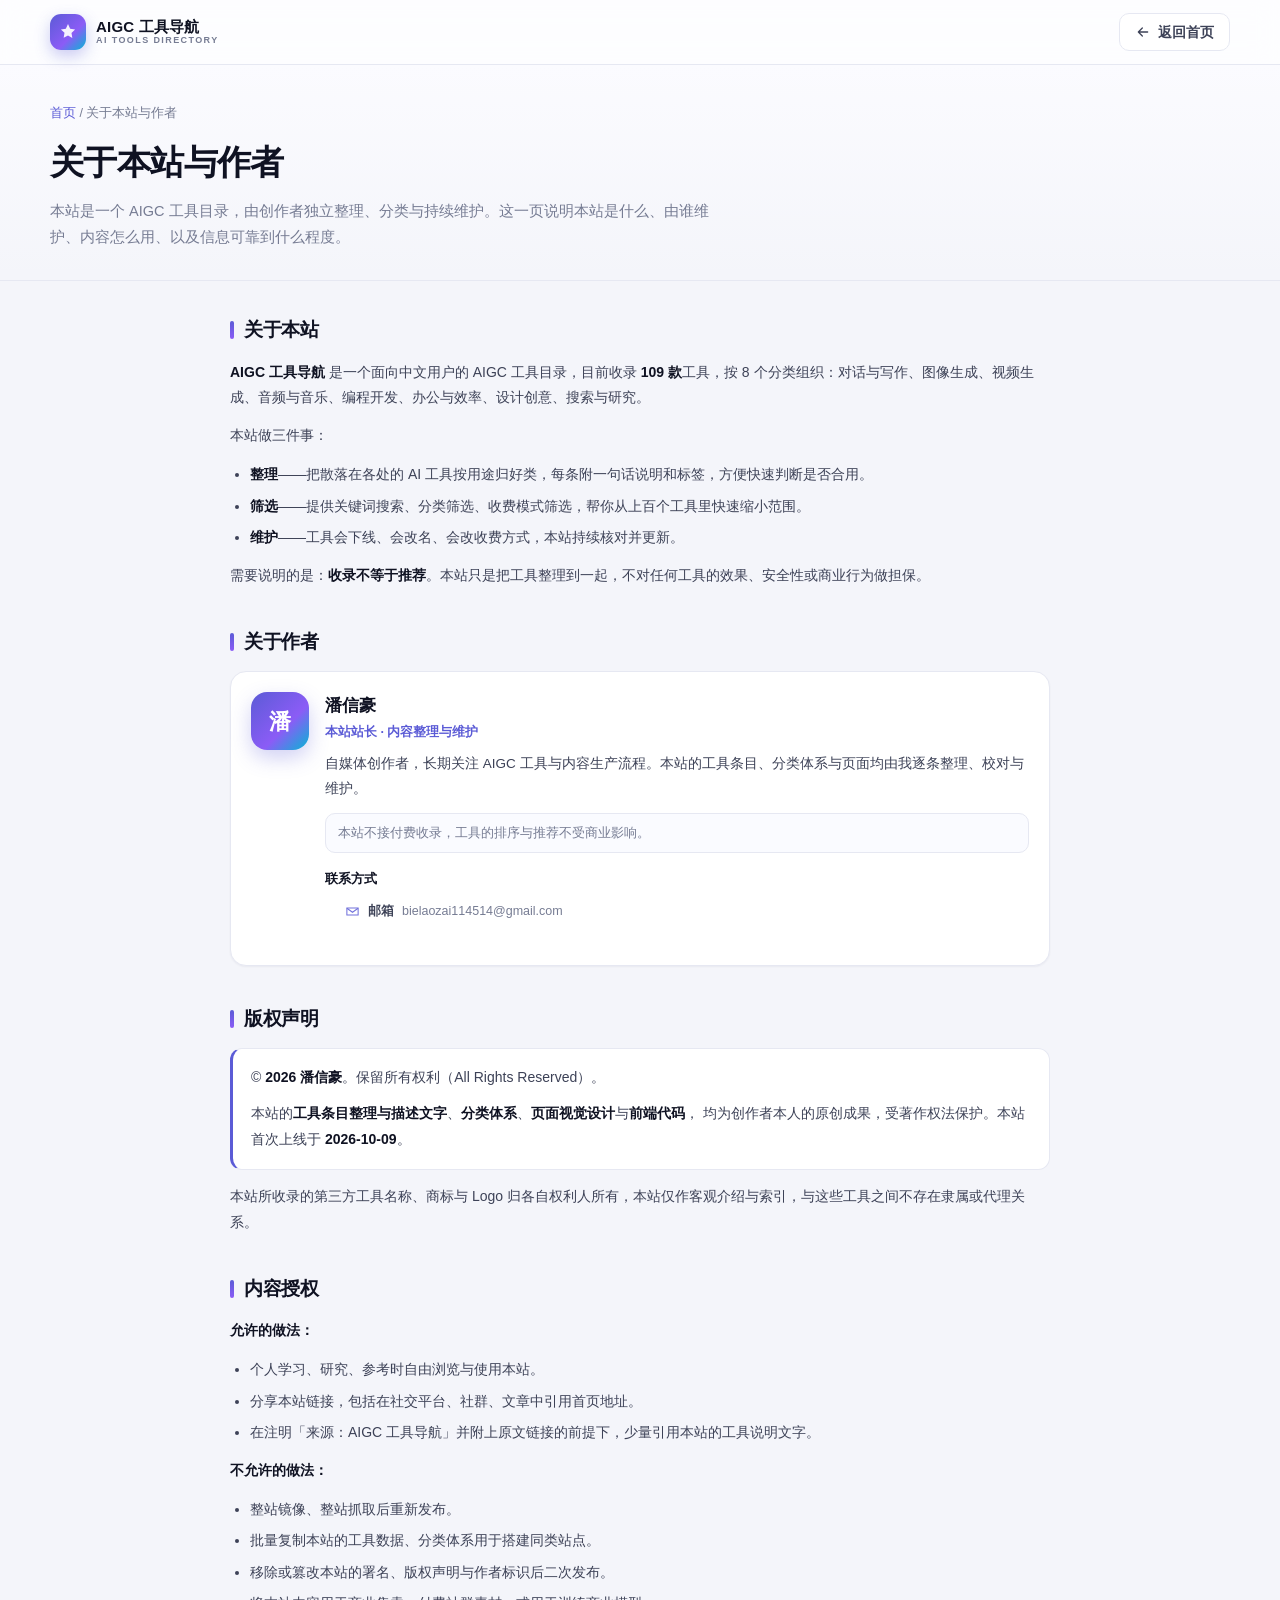
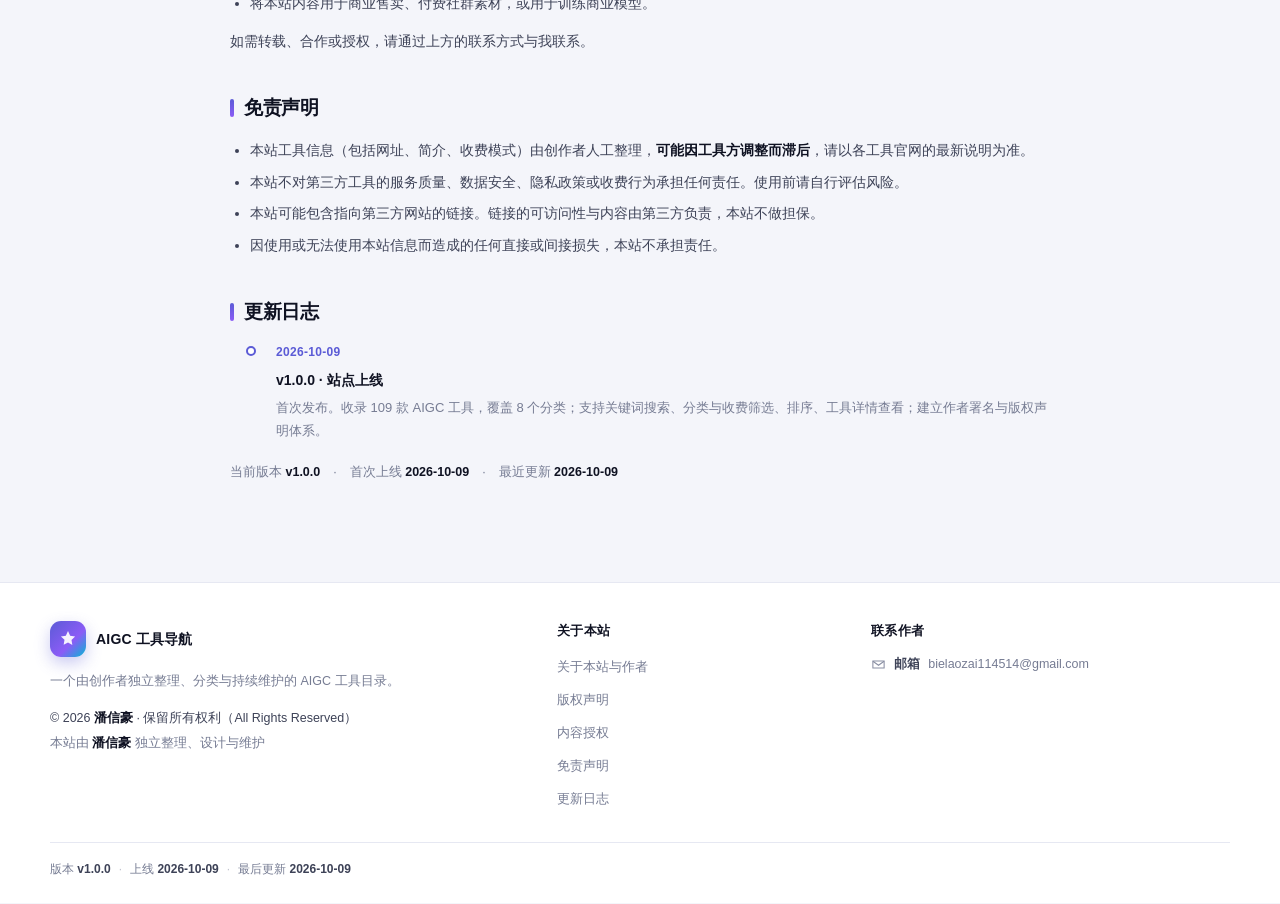
==== about.html @ f13d0df9 "AIGC 工具导航站 v1.0.0（109 款工具 / 8 分类 / Supabase 后端）" ====
<!DOCTYPE html>
<!--
  ================================================================
  AIGC 工具导航 · 关于本站
  创作者 / 维护者：潘信豪
  © 2026 潘信豪. 保留所有权利（All Rights Reserved）
  首次上线：2026-10-09　最近更新：2026-10-09　版本：v1.0.0
  ================================================================
-->
<html lang="zh-CN">
<head>
<meta charset="UTF-8">
<meta name="viewport" content="width=device-width, initial-scale=1, viewport-fit=cover">
<title>关于本站与作者</title>
<meta name="description" content="AIGC 工具导航的站点介绍、作者信息、版权声明、内容授权与免责说明。本站由潘信豪独立整理与维护。">

<meta name="author" content="潘信豪">
<meta name="copyright" content="© 2026 潘信豪. All Rights Reserved.">
<meta name="owner" content="潘信豪">
<meta name="revised" content="2026-10-09">
<link rel="author" href="https://bielaozai114514.github.io/aigc-tools-nav/about.html">
<link rel="canonical" href="https://bielaozai114514.github.io/aigc-tools-nav/about.html">

<script type="application/ld+json">
{
  "@context": "https://schema.org",
  "@type": "AboutPage",
  "name": "关于本站与作者",
  "inLanguage": "zh-CN",
  "author":    { "@type": "Person", "name": "潘信豪", "jobTitle": "自媒体创作者" },
  "creator":   { "@type": "Person", "name": "潘信豪" },
  "copyrightYear": 2026,
  "copyrightHolder": { "@type": "Person", "name": "潘信豪" },
  "datePublished": "2026-10-09",
  "dateModified": "2026-10-09"
}
</script>

<link rel="stylesheet" href="css/style.css">
</head>
<body>

<header class="site-header">
  <div class="wrap header-inner">
    <a class="brand" href="./">
      <span class="brand-mark">
        <svg viewBox="0 0 24 24" fill="none" aria-hidden="true">
          <path d="M12 2.5 14.6 8l5.9.9-4.3 4.2 1 6-5.2-2.8L6.8 19l1-6L3.5 8.9 9.4 8 12 2.5Z" fill="currentColor" opacity=".92"/>
        </svg>
      </span>
      <span class="brand-text">
        <b>AIGC 工具导航</b>
        <i>AI TOOLS DIRECTORY</i>
      </span>
    </a>
    <nav class="header-actions" style="margin-left:auto">
      <a class="btn ghost" href="./">
        <svg class="ico" viewBox="0 0 24 24" fill="none" aria-hidden="true">
          <path d="M19 12H5m6-6-6 6 6 6" stroke="currentColor" stroke-width="1.9" stroke-linecap="round" stroke-linejoin="round"/>
        </svg>
        <span class="lbl">返回首页</span>
      </a>
    </nav>
  </div>
</header>

<section class="page-head">
  <div class="wrap">
    <div class="crumb"><a href="./">首页</a> / 关于本站与作者</div>
    <h1>关于本站与作者</h1>
    <p>本站是一个 AIGC 工具目录，由创作者独立整理、分类与持续维护。这一页说明本站是什么、由谁维护、内容怎么用、以及信息可靠到什么程度。</p>
  </div>
</section>

<main class="doc wrap">

  <!-- 关于本站 -->
  <section class="doc-section" id="about">
    <h2>关于本站</h2>
    <p><b id="aboutBrand">AIGC 工具导航</b> 是一个面向中文用户的 AIGC 工具目录，目前收录 <b>109 款</b>工具，按 8 个分类组织：对话与写作、图像生成、视频生成、音频与音乐、编程开发、办公与效率、设计创意、搜索与研究。</p>
    <p>本站做三件事：</p>
    <ul>
      <li><b>整理</b>——把散落在各处的 AI 工具按用途归好类，每条附一句话说明和标签，方便快速判断是否合用。</li>
      <li><b>筛选</b>——提供关键词搜索、分类筛选、收费模式筛选，帮你从上百个工具里快速缩小范围。</li>
      <li><b>维护</b>——工具会下线、会改名、会改收费方式，本站持续核对并更新。</li>
    </ul>
    <p>需要说明的是：<b>收录不等于推荐</b>。本站只是把工具整理到一起，不对任何工具的效果、安全性或商业行为做担保。</p>
  </section>

  <!-- 关于作者 -->
  <section class="doc-section" id="creator">
    <h2>关于作者</h2>
    <div class="author-card">
      <div class="author-avatar" id="aboutAvatar">潘</div>
      <div class="author-main">
        <h3 id="aboutCreator">潘信豪</h3>
        <div class="role" id="aboutCreatorRole">本站站长 · 内容整理与维护</div>
        <p id="aboutCreatorBio">—</p>
        <div class="author-note" id="aboutCreatorNote">—</div>

        <h4 style="margin:16px 0 10px;font-size:13px;font-weight:700;color:var(--text)">联系方式</h4>
        <ul class="contact-list author-contacts" id="aboutContacts"></ul>
      </div>
    </div>
  </section>

  <!-- 版权声明 -->
  <section class="doc-section" id="copyright">
    <h2>版权声明</h2>
    <div class="declare">
      <p style="margin:0 0 10px">
        © <b>2026 潘信豪</b>。保留所有权利（All Rights Reserved）。
      </p>
      <p style="margin:0">
        本站的<b>工具条目整理与描述文字</b>、<b>分类体系</b>、<b>页面视觉设计</b>与<b>前端代码</b>，
        均为创作者本人的原创成果，受著作权法保护。本站首次上线于 <b>2026-10-09</b>。
      </p>
    </div>
    <p style="margin-top:14px">
      本站所收录的第三方工具名称、商标与 Logo 归各自权利人所有，本站仅作客观介绍与索引，与这些工具之间不存在隶属或代理关系。
    </p>
  </section>

  <!-- 内容授权 -->
  <section class="doc-section" id="license">
    <h2>内容授权</h2>
    <p><b>允许的做法：</b></p>
    <ul>
      <li>个人学习、研究、参考时自由浏览与使用本站。</li>
      <li>分享本站链接，包括在社交平台、社群、文章中引用首页地址。</li>
      <li>在注明「来源：AIGC 工具导航」并附上原文链接的前提下，少量引用本站的工具说明文字。</li>
    </ul>
    <p><b>不允许的做法：</b></p>
    <ul>
      <li>整站镜像、整站抓取后重新发布。</li>
      <li>批量复制本站的工具数据、分类体系用于搭建同类站点。</li>
      <li>移除或篡改本站的署名、版权声明与作者标识后二次发布。</li>
      <li>将本站内容用于商业售卖、付费社群素材，或用于训练商业模型。</li>
    </ul>
    <p>如需转载、合作或授权，请通过上方的联系方式与我联系。</p>
  </section>

  <!-- 免责声明 -->
  <section class="doc-section" id="disclaimer">
    <h2>免责声明</h2>
    <ul>
      <li>本站工具信息（包括网址、简介、收费模式）由创作者人工整理，<b>可能因工具方调整而滞后</b>，请以各工具官网的最新说明为准。</li>
      <li>本站不对第三方工具的服务质量、数据安全、隐私政策或收费行为承担任何责任。使用前请自行评估风险。</li>
      <li>本站可能包含指向第三方网站的链接。链接的可访问性与内容由第三方负责，本站不做担保。</li>
      <li>因使用或无法使用本站信息而造成的任何直接或间接损失，本站不承担责任。</li>
    </ul>
  </section>

  <!-- 更新日志 -->
  <section class="doc-section" id="changelog">
    <h2>更新日志</h2>
    <ul class="timeline">
      <li>
        <div class="tl-date">2026-10-09</div>
        <div class="tl-title">v1.0.0 · 站点上线</div>
        <div class="tl-desc">首次发布。收录 109 款 AIGC 工具，覆盖 8 个分类；支持关键词搜索、分类与收费筛选、排序、工具详情查看；建立作者署名与版权声明体系。</div>
      </li>
    </ul>
    <p style="margin-top:18px;font-size:12.5px;color:var(--muted)">
      当前版本 <b id="aboutVersion">v1.0.0</b>　·　首次上线 <b id="aboutLaunch">2026-10-09</b>　·　最近更新 <b id="aboutUpdated">2026-10-09</b>
    </p>
  </section>

</main>

<footer class="site-footer">
  <div class="wrap">
    <div class="footer-grid">
      <div class="footer-col footer-about">
        <a class="brand" href="./">
          <span class="brand-mark">
            <svg viewBox="0 0 24 24" fill="none" aria-hidden="true">
              <path d="M12 2.5 14.6 8l5.9.9-4.3 4.2 1 6-5.2-2.8L6.8 19l1-6L3.5 8.9 9.4 8 12 2.5Z" fill="currentColor" opacity=".92"/>
            </svg>
          </span>
          <span class="brand-text"><b>AIGC 工具导航</b></span>
        </a>
        <p class="foot-tagline" id="footTagline">—</p>
        <p class="foot-credit">
          © <span id="footYear">2026</span> <b id="footCreator">—</b> · <span id="footLicense">—</span><br>
          <span class="credit-sub">本站由 <b id="footCreator2">—</b> 独立整理、设计与维护</span>
        </p>
      </div>
      <div class="footer-col">
        <h4>关于本站</h4>
        <ul class="foot-links">
          <li><a href="about.html">关于本站与作者</a></li>
          <li><a href="about.html#copyright">版权声明</a></li>
          <li><a href="about.html#license">内容授权</a></li>
          <li><a href="about.html#disclaimer">免责声明</a></li>
          <li><a href="about.html#changelog">更新日志</a></li>
        </ul>
      </div>
      <div class="footer-col">
        <h4>联系作者</h4>
        <ul class="contact-list" id="footContacts"></ul>
      </div>
    </div>
    <div class="footer-bottom">
      <span>版本 <b id="footVersion">—</b></span>
      <span class="sep">·</span>
      <span>上线 <b id="footLaunch">—</b></span>
      <span class="sep">·</span>
      <span>最后更新 <b id="footUpdated">—</b></span>
    </div>
  </div>
</footer>

<script src="js/site-config.js"></script>
<script src="js/site-chrome.js"></script>
<script>
// 关于页头像用创作者名字首字
(function () {
  var cfg = window.SITE_CONFIG || {};
  var el = document.getElementById('aboutAvatar');
  if (el && cfg.creator) el.textContent = cfg.creator.charAt(0);
})();
</script>
</body>
</html>
---- css/style.css ----
/* ===========================================================
   AIGC 工具导航 —— 样式
   =========================================================== */

:root{
  --bg:#f4f5fa;
  --surface:#ffffff;
  --surface-2:#fafbff;
  --border:#e6e8f2;
  --border-strong:#d7dae9;
  --text:#0f1222;
  --text-2:#3d4257;
  --muted:#767c93;
  --accent:#5b5bd6;
  --accent-2:#8b5cf6;
  --accent-3:#06b6d4;
  --accent-soft:#eef0ff;
  --danger:#dc2626;
  --ok:#0f9d58;
  --radius:16px;
  --radius-sm:10px;
  --shadow-sm:0 1px 2px rgba(18,22,50,.05);
  --shadow:0 10px 30px rgba(18,22,50,.08);
  --shadow-lg:0 24px 60px rgba(18,22,50,.16);
  --maxw:1220px;
}

*,*::before,*::after{box-sizing:border-box}
[hidden]{display:none !important}

html{-webkit-text-size-adjust:100%}
body{
  margin:0;
  background:var(--bg);
  color:var(--text);
  font-family:-apple-system,BlinkMacSystemFont,"Segoe UI","PingFang SC","Hiragino Sans GB","Microsoft YaHei",sans-serif;
  font-size:15px;
  line-height:1.6;
  -webkit-font-smoothing:antialiased;
}
img{max-width:100%;display:block}
button,input,select,textarea{font:inherit;color:inherit}
button{cursor:pointer;border:0;background:none}
a{color:inherit;text-decoration:none}
.wrap{width:100%;max-width:var(--maxw);margin:0 auto;padding:0 20px}
.hidden{display:none !important}

/* ---------- 通用按钮 ---------- */
.btn{
  display:inline-flex;align-items:center;gap:7px;
  height:38px;padding:0 15px;border-radius:10px;
  font-size:14px;font-weight:600;white-space:nowrap;
  border:1px solid transparent;transition:.18s ease;
}
.btn .ico{width:16px;height:16px;flex:none}
.btn.primary{
  color:#fff;
  background:linear-gradient(135deg,var(--accent),var(--accent-2));
  box-shadow:0 4px 14px rgba(91,91,214,.28);
}
.btn.primary:hover{filter:brightness(1.07);transform:translateY(-1px)}
.btn.ghost{background:var(--surface);border-color:var(--border);color:var(--text-2)}
.btn.ghost:hover{border-color:var(--border-strong);background:var(--surface-2);color:var(--text)}
.btn.small{height:32px;padding:0 12px;font-size:13px;border-radius:8px}
.btn.block{width:100%;justify-content:center;height:44px}
.btn:disabled{opacity:.55;cursor:not-allowed;transform:none !important}

/* ---------- 顶栏 ---------- */
.site-header{
  position:sticky;top:0;z-index:60;
  background:rgba(255,255,255,.82);
  backdrop-filter:saturate(1.6) blur(14px);
  -webkit-backdrop-filter:saturate(1.6) blur(14px);
  border-bottom:1px solid var(--border);
}
.header-inner{display:flex;align-items:center;gap:18px;height:64px}
.brand{display:flex;align-items:center;gap:10px;flex:none}
.brand-mark{
  width:36px;height:36px;border-radius:11px;display:grid;place-items:center;color:#fff;
  background:linear-gradient(135deg,var(--accent),var(--accent-2) 60%,var(--accent-3));
  box-shadow:0 6px 16px rgba(91,91,214,.32);
}
.brand-mark svg{width:20px;height:20px}
.brand-text{display:flex;flex-direction:column;line-height:1.15}
.brand-text b{font-size:15px;letter-spacing:.2px}
.brand-text i{font-size:9px;font-style:normal;letter-spacing:1.4px;color:var(--muted);font-weight:600}

.header-search{
  flex:1;max-width:460px;position:relative;display:flex;align-items:center;
  background:var(--surface-2);border:1px solid var(--border);border-radius:11px;height:40px;
  transition:.18s ease;
}
.header-search:focus-within{border-color:var(--accent);background:#fff;box-shadow:0 0 0 4px rgba(91,91,214,.1)}
.header-search .ico{width:17px;height:17px;color:var(--muted);margin-left:13px;flex:none}
.header-search input{
  flex:1;border:0;background:none;outline:none;height:100%;padding:0 13px;font-size:14px;
}
.header-search input::-webkit-search-cancel-button{-webkit-appearance:none}

.header-actions{display:flex;align-items:center;gap:8px;flex:none}
.lbl-narrow{display:none}

/* 用户区 */
.user-box{position:relative}
.user-trigger{
  display:flex;align-items:center;gap:8px;height:38px;padding:0 11px 0 6px;
  border-radius:999px;border:1px solid var(--border);background:var(--surface);
}
.user-trigger:hover{border-color:var(--border-strong);background:var(--surface-2)}
.avatar{
  width:28px;height:28px;border-radius:50%;display:grid;place-items:center;
  color:#fff;font-size:13px;font-weight:700;flex:none;
  background:linear-gradient(135deg,var(--accent),var(--accent-2));
}
.user-name{font-size:13.5px;font-weight:600;max-width:110px;overflow:hidden;text-overflow:ellipsis;white-space:nowrap}
.caret{width:15px;height:15px;color:var(--muted)}
.user-menu{
  position:absolute;right:0;top:calc(100% + 8px);width:236px;
  background:var(--surface);border:1px solid var(--border);border-radius:14px;
  box-shadow:var(--shadow-lg);padding:7px;z-index:80;
  animation:pop .16s ease;
}
@keyframes pop{from{opacity:0;transform:translateY(-6px)}to{opacity:1;transform:none}}
.user-menu-head{padding:10px 11px 12px;border-bottom:1px solid var(--border);margin-bottom:6px}
.um-email{font-size:13px;font-weight:600;word-break:break-all}
.um-meta{font-size:11.5px;color:var(--muted);margin-top:3px}
.um-item{
  display:block;width:100%;text-align:left;padding:9px 11px;border-radius:9px;
  font-size:13.5px;color:var(--text-2);
}
.um-item:hover{background:var(--accent-soft);color:var(--accent)}
.um-item.danger:hover{background:#fef2f2;color:var(--danger)}

/* ---------- Hero ---------- */
.hero{position:relative;overflow:hidden;padding:54px 0 40px;border-bottom:1px solid var(--border)}
.hero-glow{
  position:absolute;inset:-40% -10% auto -10%;height:520px;pointer-events:none;
  background:
    radial-gradient(46% 60% at 22% 42%,rgba(139,92,246,.20),transparent 70%),
    radial-gradient(40% 58% at 76% 30%,rgba(6,182,212,.18),transparent 70%),
    radial-gradient(52% 62% at 52% 6%,rgba(91,91,214,.16),transparent 70%);
  filter:blur(6px);
}
.hero-inner{position:relative;text-align:center}
.hero-badge{
  display:inline-flex;align-items:center;gap:8px;
  background:rgba(255,255,255,.9);border:1px solid var(--border);
  border-radius:999px;padding:6px 15px;font-size:12.5px;color:var(--text-2);
  box-shadow:var(--shadow-sm);
}
.hero-badge b{color:var(--accent);font-weight:700}
.hero-badge .dot{
  width:7px;height:7px;border-radius:50%;background:var(--ok);
  box-shadow:0 0 0 3px rgba(15,157,88,.18);
}
.hero h1{
  margin:20px 0 12px;font-size:clamp(28px,4.6vw,46px);line-height:1.18;
  letter-spacing:-.8px;font-weight:800;
}
.hero h1 .grad{
  background:linear-gradient(100deg,var(--accent) 6%,var(--accent-2) 48%,var(--accent-3) 96%);
  -webkit-background-clip:text;background-clip:text;color:transparent;
}
.hero-sub{margin:0 auto;max-width:620px;color:var(--muted);font-size:15.5px}

.hero-search{
  margin:26px auto 0;max-width:620px;display:flex;align-items:center;gap:8px;
  background:var(--surface);border:1px solid var(--border);border-radius:14px;
  padding:7px 7px 7px 16px;box-shadow:var(--shadow);
}
.hero-search:focus-within{border-color:var(--accent);box-shadow:0 0 0 5px rgba(91,91,214,.1),var(--shadow)}
.hero-search .ico{width:19px;height:19px;color:var(--muted);flex:none}
.hero-search input{flex:1;border:0;outline:none;background:none;height:36px;font-size:15px;min-width:0}
.hero-search input::-webkit-search-cancel-button{-webkit-appearance:none}

.quick-row{
  margin-top:16px;display:flex;flex-wrap:wrap;gap:8px;justify-content:center;align-items:center;
  font-size:13px;color:var(--muted);
}
.quick-label{margin-right:2px}
.quick-tag{
  padding:4px 12px;border-radius:999px;background:rgba(255,255,255,.86);
  border:1px solid var(--border);color:var(--text-2);font-size:12.5px;transition:.16s;
}
.quick-tag:hover{border-color:var(--accent);color:var(--accent);background:#fff}

/* ---------- 工具栏 ---------- */
.main{padding:26px 20px 60px}
.toolbar{display:flex;align-items:flex-start;justify-content:space-between;gap:16px;flex-wrap:wrap}
.cat-bar{display:flex;flex-wrap:wrap;gap:8px;flex:1;min-width:0}
.cat-chip{
  display:inline-flex;align-items:center;gap:7px;
  height:36px;padding:0 14px;border-radius:10px;font-size:13.5px;font-weight:600;
  background:var(--surface);border:1px solid var(--border);color:var(--text-2);
  transition:.16s ease;
}
.cat-chip:hover{border-color:var(--border-strong);color:var(--text)}
.cat-chip .n{
  font-size:11px;font-weight:700;color:var(--muted);
  background:var(--surface-2);border-radius:6px;padding:1px 6px;
}
.cat-chip.active{
  color:#fff;border-color:transparent;
  background:linear-gradient(135deg,var(--accent),var(--accent-2));
  box-shadow:0 5px 14px rgba(91,91,214,.28);
}
.cat-chip.active .n{background:rgba(255,255,255,.22);color:#fff}

.filter-bar{display:flex;align-items:center;gap:8px;flex:none}
.select-wrap{
  display:flex;align-items:center;gap:6px;height:36px;padding:0 10px;
  background:var(--surface);border:1px solid var(--border);border-radius:10px;font-size:13px;
}
.select-wrap>span{color:var(--muted);font-size:12.5px}
.select-wrap select{border:0;background:none;outline:none;font-size:13px;font-weight:600;color:var(--text-2);cursor:pointer;padding-right:2px}

.result-info{margin:20px 0 14px;font-size:13px;color:var(--muted);display:flex;align-items:center;gap:8px;flex-wrap:wrap}
.result-info b{color:var(--text);font-weight:700}
.result-info .kw{color:var(--accent);font-weight:700}

/* ---------- 卡片网格 ---------- */
.grid{display:grid;grid-template-columns:repeat(auto-fill,minmax(268px,1fr));gap:16px}

.card{
  position:relative;display:flex;flex-direction:column;gap:12px;
  background:var(--surface);border:1px solid var(--border);border-radius:var(--radius);
  padding:17px;box-shadow:var(--shadow-sm);transition:.2s ease;
}
.card:hover{transform:translateY(-3px);border-color:#dadff0;box-shadow:var(--shadow)}
.card-top{display:flex;gap:12px;align-items:flex-start}
.logo{
  width:44px;height:44px;border-radius:12px;flex:none;position:relative;overflow:hidden;
  display:grid;place-items:center;color:#fff;font-weight:800;font-size:17px;letter-spacing:-.5px;
  box-shadow:inset 0 0 0 1px rgba(255,255,255,.18);
}
.logo-letter{position:relative;z-index:0;line-height:1}
/* 真实 favicon 覆盖在字母底上；加载失败时被 JS 移除，自动露出字母 */
.logo img{
  position:absolute;inset:0;width:100%;height:100%;padding:9px;z-index:1;
  background:#fff;border-radius:inherit;object-fit:contain;
}
.card-head{flex:1;min-width:0}
.card-title{display:flex;align-items:center;gap:7px}
.card-title h3{
  margin:0;font-size:15.5px;font-weight:700;letter-spacing:-.2px;
  overflow:hidden;text-overflow:ellipsis;white-space:nowrap;
}
.badge{
  flex:none;font-size:10.5px;font-weight:700;padding:2px 7px;border-radius:6px;
  border:1px solid currentColor;line-height:1.5;
}
.card-cat{font-size:11.5px;color:var(--muted);margin-top:2px}
.card-desc{
  margin:0;font-size:13.5px;color:var(--text-2);line-height:1.62;
  display:-webkit-box;-webkit-line-clamp:2;-webkit-box-orient:vertical;overflow:hidden;
  min-height:44px;
}
.tag-row{display:flex;flex-wrap:wrap;gap:6px}
.tag{
  font-size:11.5px;color:var(--muted);background:var(--surface-2);
  border:1px solid var(--border);border-radius:7px;padding:2px 8px;
}
.card-foot{
  display:flex;align-items:center;gap:8px;margin-top:auto;
  padding-top:12px;border-top:1px solid var(--border);
}
.fav-btn{
  display:inline-flex;align-items:center;gap:5px;height:32px;padding:0 11px;
  border-radius:9px;border:1px solid var(--border);background:var(--surface);
  font-size:12.5px;font-weight:600;color:var(--muted);transition:.16s;
}
.fav-btn svg{width:15px;height:15px}
.fav-btn:hover{border-color:#f0c7d3;color:#e11d64;background:#fff7fa}
.fav-btn.on{border-color:#f6b8ca;background:#fff1f6;color:#e11d64}
.fav-btn.on svg{fill:currentColor}
.fav-count{font-variant-numeric:tabular-nums}
.card-foot .go{
  margin-left:auto;display:inline-flex;align-items:center;gap:5px;
  height:32px;padding:0 12px;border-radius:9px;font-size:12.5px;font-weight:600;
  color:var(--accent);background:var(--accent-soft);transition:.16s;
}
.card-foot .go:hover{background:#e3e6ff}
.card-foot .go svg{width:14px;height:14px}
.card-more{
  height:32px;padding:0 10px;border-radius:9px;border:1px solid var(--border);
  font-size:12.5px;color:var(--muted);background:var(--surface);
}
.card-more:hover{color:var(--text);border-color:var(--border-strong)}

/* ---------- 空状态 ---------- */
.empty{text-align:center;padding:70px 20px;color:var(--muted)}
.empty-ico{width:56px;height:56px;margin:0 auto 16px;color:var(--border-strong)}
.empty-ico svg{width:100%;height:100%}
.empty h3{margin:0 0 6px;color:var(--text);font-size:17px}
.empty p{margin:0 0 20px;font-size:14px}
.load-more-wrap{display:flex;justify-content:center;margin-top:30px}

/* ---------- 页脚 ---------- */
.site-footer{border-top:1px solid var(--border);background:var(--surface);padding:38px 0 22px}
.footer-grid{display:grid;grid-template-columns:1.7fr 1fr 1.3fr;gap:38px}
.footer-col h4{margin:0 0 13px;font-size:12.5px;font-weight:700;color:var(--text);letter-spacing:.3px}
.footer-about .brand{margin-bottom:13px}
.footer-about .brand-text b{font-size:14px}
.foot-tagline{margin:0 0 14px;font-size:12.5px;color:var(--muted);line-height:1.78;max-width:370px}
.foot-credit{margin:0;font-size:12.5px;color:var(--text-2);line-height:1.95}
.foot-credit b{color:var(--text)}
.credit-sub{color:var(--muted)}
.foot-links{list-style:none;margin:0;padding:0;display:flex;flex-direction:column;gap:9px}
.foot-links a{font-size:12.5px;color:var(--muted);transition:.16s}
.foot-links a:hover{color:var(--accent)}
.contact-list{list-style:none;margin:0;padding:0;display:flex;flex-direction:column;gap:9px}
.contact-item{display:inline-flex;align-items:center;gap:8px;font-size:12.5px;color:var(--muted);transition:.16s}
a.contact-item:hover{color:var(--accent)}
.contact-item .ci{width:15px;height:15px;flex:none;opacity:.85}
.ct-label{color:var(--text-2);font-weight:600}
.ct-value{color:var(--muted);word-break:break-all}
.contact-empty{font-size:12.5px;color:var(--muted);opacity:.65}
.footer-bottom{
  margin-top:32px;padding-top:16px;border-top:1px solid var(--border);
  display:flex;flex-wrap:wrap;gap:8px;font-size:12px;color:var(--muted);line-height:1.8;
}
.footer-bottom b{color:var(--text-2);font-weight:600}
.footer-bottom .sep{opacity:.45}

/* ---------- 关于页 ---------- */
.page-head{
  border-bottom:1px solid var(--border);
  background:linear-gradient(180deg,#fbfbff,rgba(244,245,250,0));
  padding:38px 0 30px;
}
.crumb{font-size:12.5px;color:var(--muted);margin-bottom:12px}
.crumb a{color:var(--accent)}
.page-head h1{margin:0 0 10px;font-size:clamp(24px,3.6vw,34px);font-weight:800;letter-spacing:-.6px}
.page-head p{margin:0;color:var(--muted);font-size:14.5px;max-width:660px;line-height:1.75}
.doc{padding:34px 20px 60px;max-width:860px}
.doc-section{margin-bottom:38px;scroll-margin-top:84px}
.doc-section>h2{
  margin:0 0 14px;font-size:19px;font-weight:750;letter-spacing:-.3px;
  display:flex;align-items:center;gap:10px;
}
.doc-section>h2::before{
  content:"";width:4px;height:18px;border-radius:2px;flex:none;
  background:linear-gradient(180deg,var(--accent),var(--accent-2));
}
.doc-section p{margin:0 0 12px;font-size:14px;color:var(--text-2);line-height:1.85}
.doc-section ul{margin:0 0 12px;padding-left:20px;font-size:14px;color:var(--text-2);line-height:1.9}
.doc-section li{margin-bottom:5px}
.doc-section b{color:var(--text)}
.doc-section a{color:var(--accent);word-break:break-all}
.doc-section a:hover{text-decoration:underline}

.author-card{
  display:flex;gap:16px;align-items:flex-start;
  background:var(--surface);border:1px solid var(--border);border-radius:var(--radius);
  padding:20px;box-shadow:var(--shadow-sm);
}
.author-avatar{
  width:58px;height:58px;border-radius:16px;flex:none;display:grid;place-items:center;
  color:#fff;font-size:22px;font-weight:800;
  background:linear-gradient(135deg,var(--accent),var(--accent-2) 60%,var(--accent-3));
  box-shadow:0 8px 20px rgba(91,91,214,.28);
}
.author-main h3{margin:0;font-size:17px;font-weight:750}
.author-main .role{font-size:12.5px;color:var(--accent);font-weight:600;margin-top:3px}
.author-main p{margin:10px 0 0;font-size:13.5px;color:var(--text-2);line-height:1.8}
.author-note{
  margin-top:12px;font-size:12.5px;color:var(--muted);
  background:var(--surface-2);border:1px solid var(--border);border-radius:10px;padding:9px 12px;
}
.author-contacts{margin-top:14px}

.declare{
  background:var(--surface);border:1px solid var(--border);border-left:3px solid var(--accent);
  border-radius:12px;padding:16px 18px;font-size:13.5px;color:var(--text-2);line-height:1.85;
}
.declare b{color:var(--text)}

.timeline{list-style:none;margin:0;padding:0}
.timeline li{position:relative;padding:0 0 20px 24px;border-left:2px solid var(--border)}
.timeline li:last-child{border-left-color:transparent;padding-bottom:0}
.timeline li::before{
  content:"";position:absolute;left:-6px;top:5px;width:10px;height:10px;border-radius:50%;
  background:var(--surface);border:2px solid var(--accent);
}
.timeline .tl-date{font-size:12px;font-weight:700;color:var(--accent);letter-spacing:.3px}
.timeline .tl-title{font-size:14px;font-weight:650;margin:3px 0 4px;color:var(--text)}
.timeline .tl-desc{font-size:13px;color:var(--muted);line-height:1.75}

@media (max-width:720px){
  .footer-grid{grid-template-columns:1fr;gap:26px}
  .doc{padding:26px 15px 46px}
  .author-card{flex-direction:column;gap:13px}
}

/* ---------- 弹层 ---------- */
.overlay{
  position:fixed;inset:0;z-index:200;display:flex;align-items:center;justify-content:center;
  padding:24px;background:rgba(15,18,34,.46);backdrop-filter:blur(4px);
  animation:fade .16s ease;overflow-y:auto;
}
@keyframes fade{from{opacity:0}to{opacity:1}}
.modal{
  width:100%;max-width:560px;background:var(--surface);border-radius:20px;
  box-shadow:var(--shadow-lg);animation:rise .2s ease;margin:auto;
  max-height:calc(100vh - 48px);display:flex;flex-direction:column;
}
@keyframes rise{from{opacity:0;transform:translateY(14px) scale(.985)}to{opacity:1;transform:none}}
.modal-head{
  display:flex;align-items:flex-start;gap:12px;padding:20px 22px 14px;border-bottom:1px solid var(--border);
}
.modal-head h3{margin:0;font-size:17px;font-weight:700}
.modal-head p{margin:3px 0 0;font-size:12.5px;color:var(--muted)}
.modal-close{
  margin-left:auto;width:30px;height:30px;border-radius:9px;display:grid;place-items:center;
  color:var(--muted);background:var(--surface-2);border:1px solid var(--border);flex:none;
}
.modal-close:hover{color:var(--text);background:var(--surface)}
.modal-body{padding:20px 22px;overflow-y:auto}
.modal-foot{
  padding:14px 22px 20px;display:flex;gap:10px;justify-content:flex-end;
  border-top:1px solid var(--border);
}
.modal-foot .btn{min-width:96px;justify-content:center}

/* 表单 */
.field{margin-bottom:14px}
.field label{display:block;font-size:12.5px;font-weight:600;color:var(--text-2);margin-bottom:6px}
.field input,.field select,.field textarea{
  width:100%;border:1px solid var(--border);background:var(--surface-2);
  border-radius:10px;padding:10px 12px;font-size:14px;outline:none;transition:.16s;
}
.field input:focus,.field select:focus,.field textarea:focus{
  border-color:var(--accent);background:#fff;box-shadow:0 0 0 4px rgba(91,91,214,.1);
}
.field textarea{resize:vertical;min-height:80px;line-height:1.6}
.field .hint{font-size:11.5px;color:var(--muted);margin-top:5px}
.form-error{
  background:#fef2f2;border:1px solid #fecaca;color:#b91c1c;
  border-radius:10px;padding:9px 12px;font-size:12.5px;margin-bottom:14px;
}
.form-ok{
  background:#f0fdf4;border:1px solid #bbf7d0;color:#15803d;
  border-radius:10px;padding:9px 12px;font-size:12.5px;margin-bottom:14px;
}
.tab-switch{display:flex;gap:6px;background:var(--surface-2);border:1px solid var(--border);border-radius:11px;padding:4px;margin-bottom:18px}
.tab-switch button{flex:1;height:34px;border-radius:8px;font-size:13.5px;font-weight:600;color:var(--muted)}
.tab-switch button.active{background:#fff;color:var(--accent);box-shadow:var(--shadow-sm)}

/* 详情弹层 */
.detail-top{display:flex;gap:14px;align-items:flex-start}
.detail-top .logo{width:56px;height:56px;border-radius:15px;font-size:21px}
.detail-top .logo img{padding:11px}
.detail-title h3{margin:0;font-size:19px;font-weight:750}
.detail-title .sub{font-size:12.5px;color:var(--muted);margin-top:4px;display:flex;gap:8px;align-items:center;flex-wrap:wrap}
.detail-desc{margin:18px 0;font-size:14px;color:var(--text-2);line-height:1.75}
.detail-actions{display:flex;gap:10px;flex-wrap:wrap}
.detail-actions .btn{flex:1;justify-content:center;min-width:130px}
.section-title{
  margin:24px 0 12px;font-size:13px;font-weight:700;color:var(--text-2);
  display:flex;align-items:center;gap:8px;
}
.section-title::after{content:"";flex:1;height:1px;background:var(--border)}

/* 评论 */
.comment-form{display:flex;flex-direction:column;gap:9px;margin-bottom:16px}
.comment-form textarea{
  width:100%;border:1px solid var(--border);background:var(--surface-2);border-radius:11px;
  padding:10px 12px;font-size:13.5px;outline:none;resize:vertical;min-height:64px;transition:.16s;
}
.comment-form textarea:focus{border-color:var(--accent);background:#fff;box-shadow:0 0 0 4px rgba(91,91,214,.1)}
.comment-list{display:flex;flex-direction:column;gap:12px}
.comment{
  display:flex;gap:11px;padding:12px;border-radius:12px;background:var(--surface-2);border:1px solid var(--border);
}
.comment .avatar{width:32px;height:32px;font-size:13px}
.comment-body{flex:1;min-width:0}
.comment-head{display:flex;align-items:baseline;gap:8px;flex-wrap:wrap}
.comment-head b{font-size:13px}
.comment-head time{font-size:11.5px;color:var(--muted)}
.comment-body p{margin:5px 0 0;font-size:13.5px;color:var(--text-2);line-height:1.65;word-break:break-word}
.comment-del{margin-left:auto;font-size:11.5px;color:var(--muted);flex:none}
.comment-del:hover{color:var(--danger)}

/* 我的投稿列表 */
.sub-list{display:flex;flex-direction:column;gap:10px}
.sub-item{
  display:flex;gap:11px;align-items:flex-start;padding:12px;border-radius:12px;
  background:var(--surface-2);border:1px solid var(--border);
}
.sub-item .logo{width:36px;height:36px;border-radius:10px;font-size:14px}
.sub-item .logo img{padding:7px}
.sub-main{flex:1;min-width:0}
.sub-main b{font-size:13.5px}
.sub-main p{margin:4px 0 0;font-size:12.5px;color:var(--muted);line-height:1.6}
.sub-main a{font-size:12px;color:var(--accent);word-break:break-all}
.status{
  flex:none;font-size:11px;font-weight:700;padding:2px 8px;border-radius:6px;border:1px solid currentColor;
}
.status.pending{color:#d97706}
.status.approved{color:var(--ok)}
.status.rejected{color:var(--danger)}

/* 骨架屏 */
.skeleton-card{height:196px;border-radius:var(--radius);border:1px solid var(--border);background:var(--surface);position:relative;overflow:hidden}
.skeleton-card::after{
  content:"";position:absolute;inset:0;
  background:linear-gradient(90deg,transparent,rgba(120,130,180,.10),transparent);
  animation:shimmer 1.3s infinite;
}
@keyframes shimmer{from{transform:translateX(-100%)}to{transform:translateX(100%)}}

/* Toast */
.toast-stack{position:fixed;left:50%;bottom:32px;transform:translateX(-50%);z-index:300;display:flex;flex-direction:column;gap:9px;align-items:center;pointer-events:none}
.toast{
  pointer-events:auto;background:#141a2e;color:#fff;border-radius:11px;padding:11px 18px;
  font-size:13.5px;font-weight:500;box-shadow:var(--shadow-lg);max-width:min(90vw,440px);
  animation:toastIn .22s ease;display:flex;align-items:center;gap:9px;
}
.toast.err{background:#b91c1c}
.toast.ok{background:#0f7a4a}
@keyframes toastIn{from{opacity:0;transform:translateY(12px)}to{opacity:1;transform:none}}

/* ---------- 响应式 ---------- */
@media (max-width:900px){
  .header-search{display:none}
  .brand-text i{display:none}
}
@media (max-width:720px){
  .wrap{padding:0 15px}
  .header-inner{gap:10px;height:58px}
  .header-actions{gap:6px}
  .header-actions .lbl{display:none}
  .header-actions .lbl-wide{display:none}
  .header-actions .lbl-narrow{display:inline}
  .header-actions .btn{padding:0 11px}
  .user-name{display:none}
  .hero{padding:36px 0 30px}
  .hero-search{padding:6px 6px 6px 13px;border-radius:13px}
  .hero-search input{font-size:14px}
  .main{padding:20px 15px 48px}
  .toolbar{flex-direction:column;gap:12px}
  .cat-bar{width:100%;overflow-x:auto;flex-wrap:nowrap;padding-bottom:4px;-webkit-overflow-scrolling:touch}
  .cat-chip{flex:none}
  .filter-bar{width:100%}
  .select-wrap{flex:1;justify-content:space-between}
  .grid{grid-template-columns:1fr;gap:13px}
  .modal{max-width:100%;border-radius:18px}
  .modal-body{padding:17px}
  .modal-head{padding:17px 17px 13px}
  .modal-foot{padding:13px 17px 17px}
  .modal-foot .btn{flex:1;min-width:0}
}
/* 超窄屏（iPhone SE 一代等 320px）：只保留 logo 图形，避免顶栏挤压 */
@media (max-width:420px){
  .brand-text{display:none}
  .header-actions .btn.ghost{padding:0 9px}
}
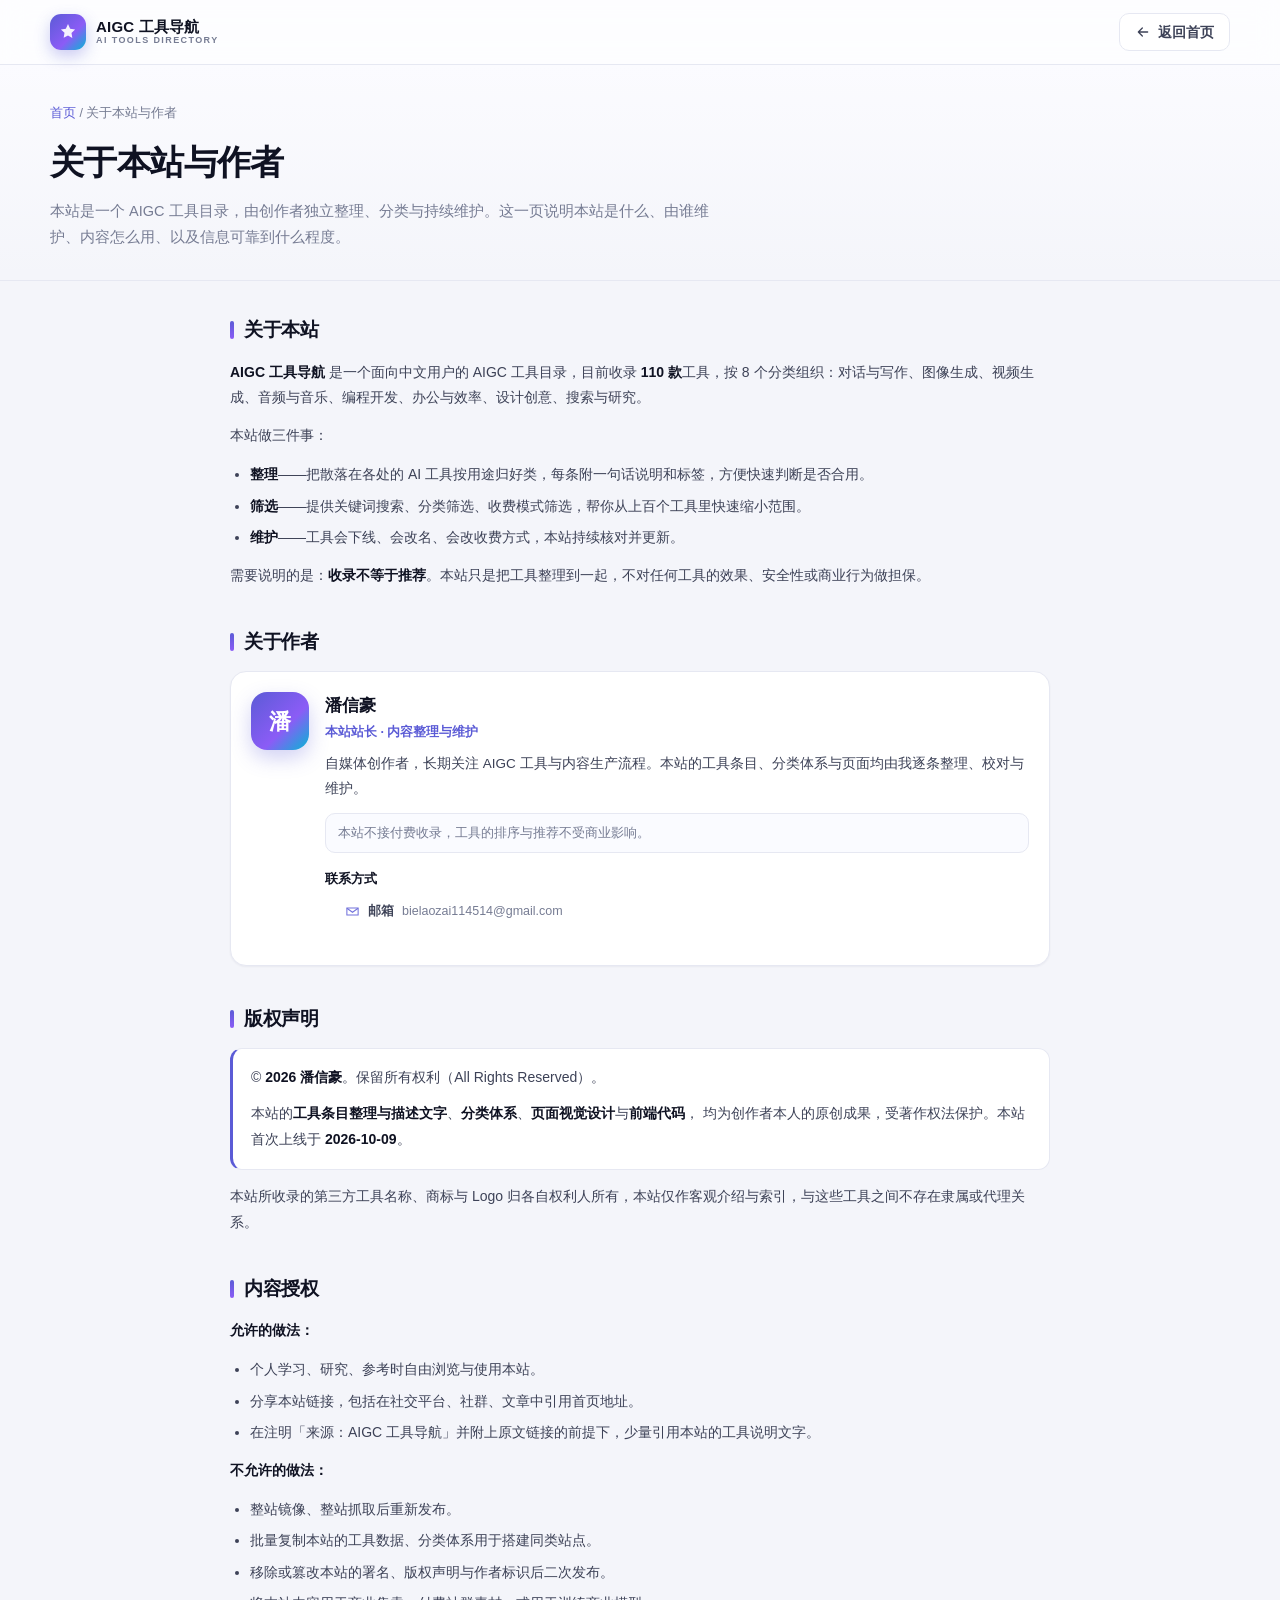
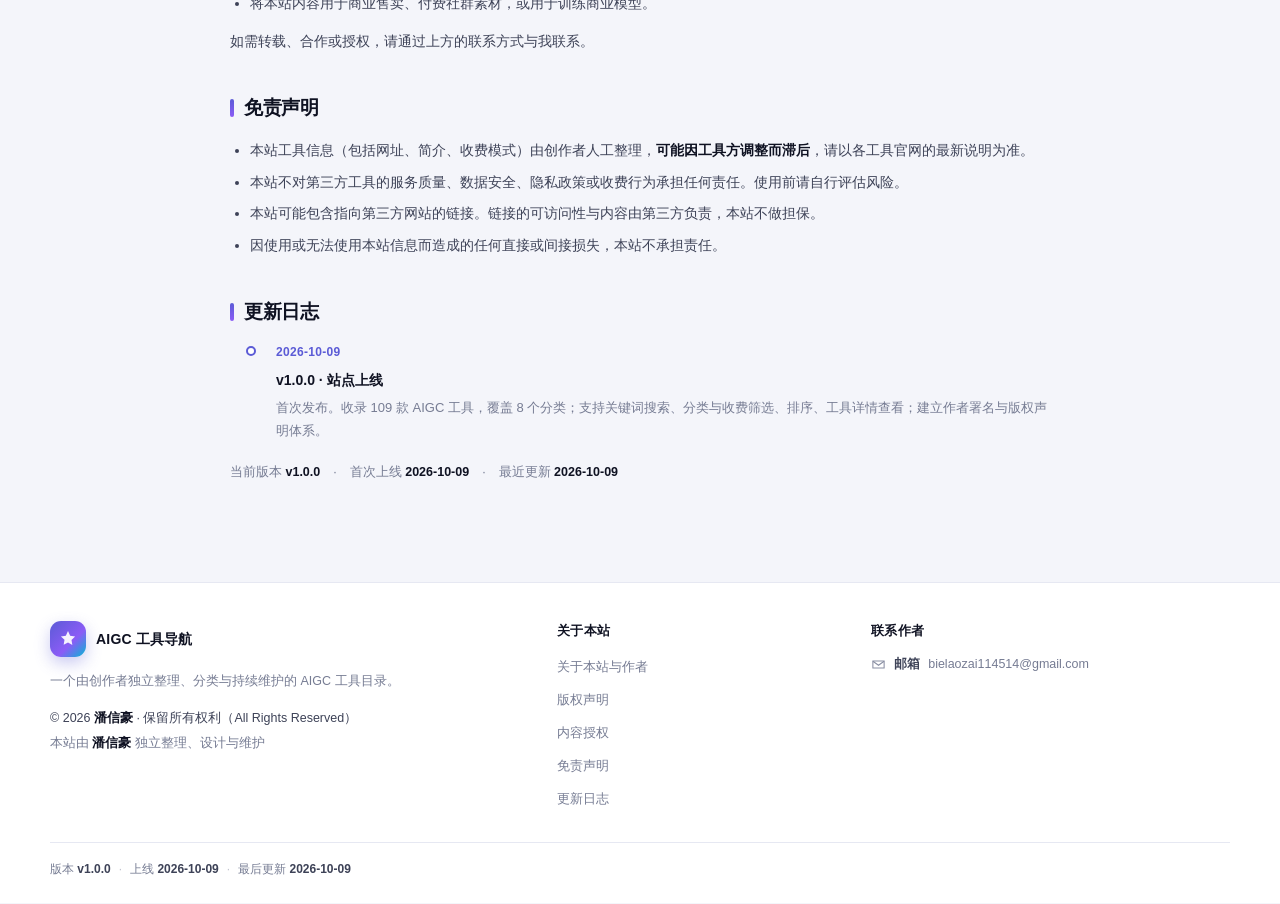
==== commit cdc11054: "feat: 收录 agent-qa 自然语言测试工具" ====
--- a/about.html
+++ b/about.html
@@ -77,7 +77,7 @@
   <!-- 关于本站 -->
   <section class="doc-section" id="about">
     <h2>关于本站</h2>
-    <p><b id="aboutBrand">AIGC 工具导航</b> 是一个面向中文用户的 AIGC 工具目录，目前收录 <b>109 款</b>工具，按 8 个分类组织：对话与写作、图像生成、视频生成、音频与音乐、编程开发、办公与效率、设计创意、搜索与研究。</p>
+    <p><b id="aboutBrand">AIGC 工具导航</b> 是一个面向中文用户的 AIGC 工具目录，目前收录 <b>110 款</b>工具，按 8 个分类组织：对话与写作、图像生成、视频生成、音频与音乐、编程开发、办公与效率、设计创意、搜索与研究。</p>
     <p>本站做三件事：</p>
     <ul>
       <li><b>整理</b>——把散落在各处的 AI 工具按用途归好类，每条附一句话说明和标签，方便快速判断是否合用。</li>
